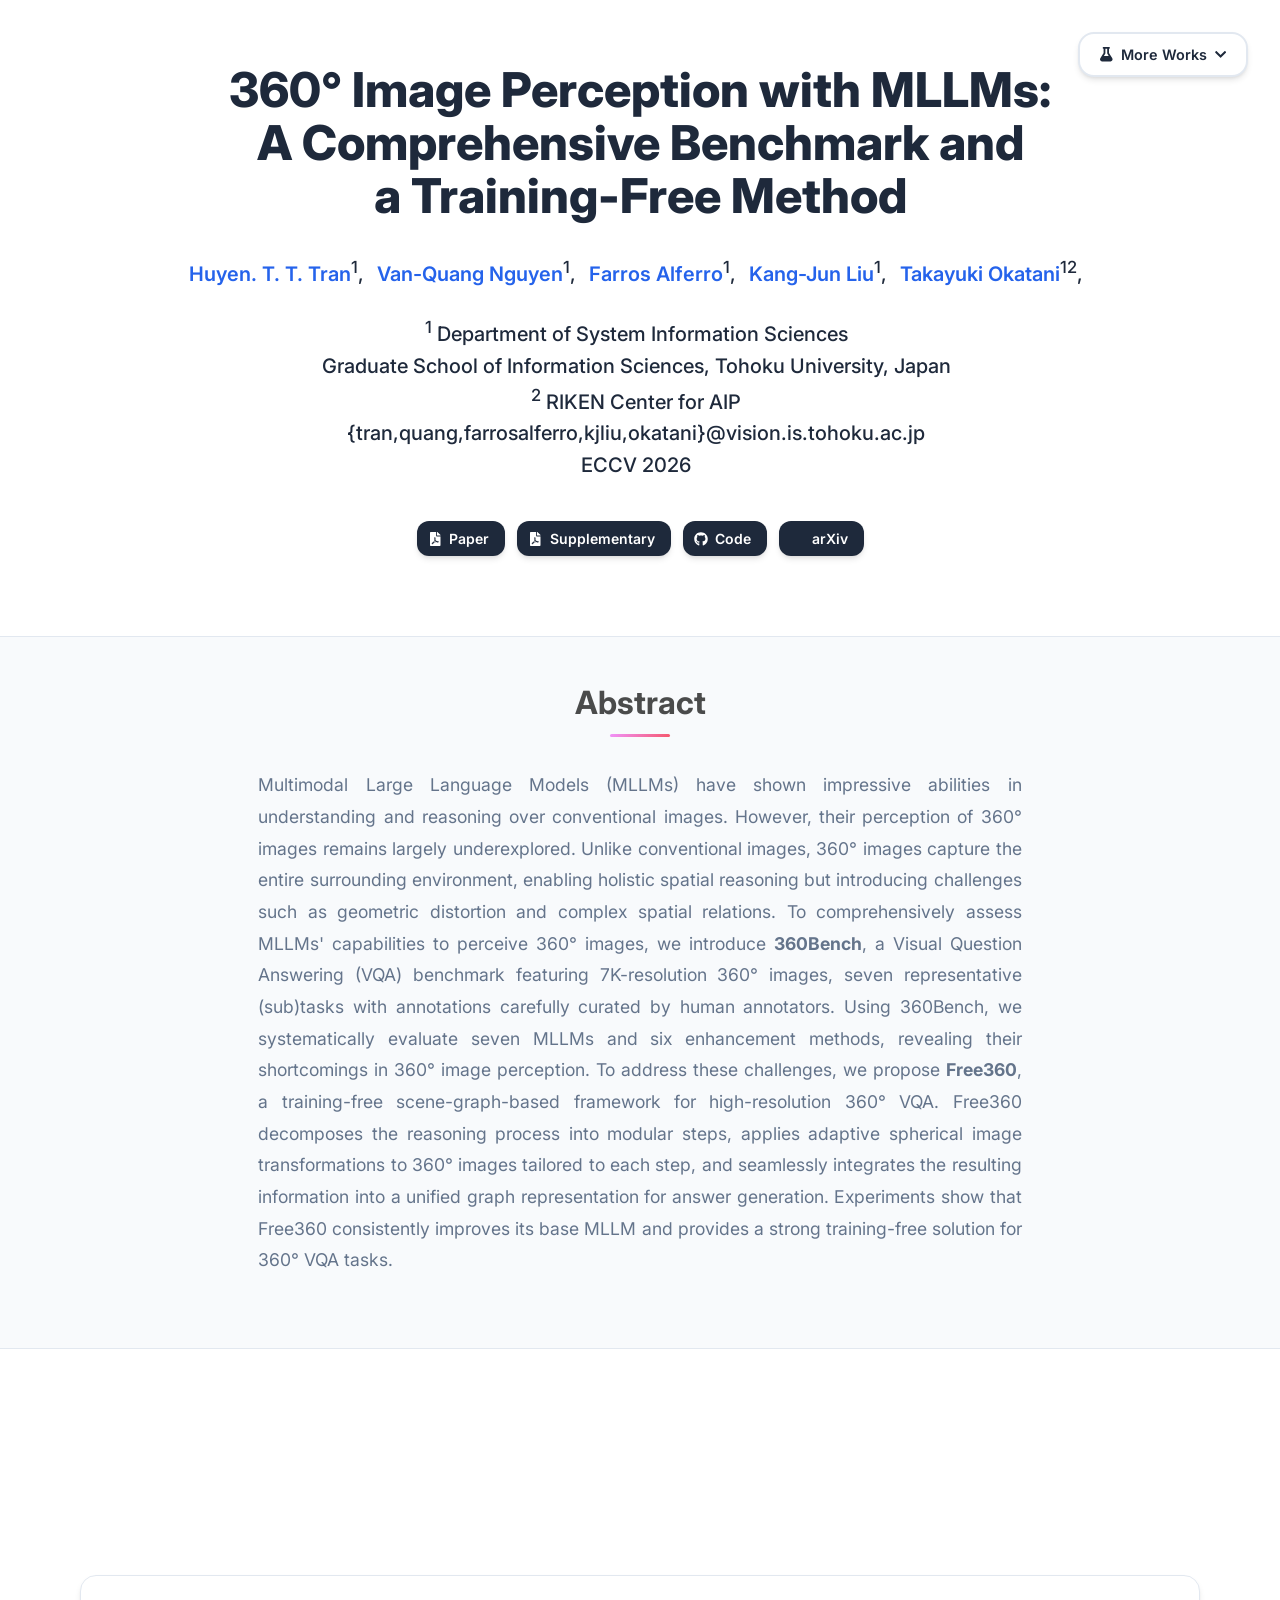
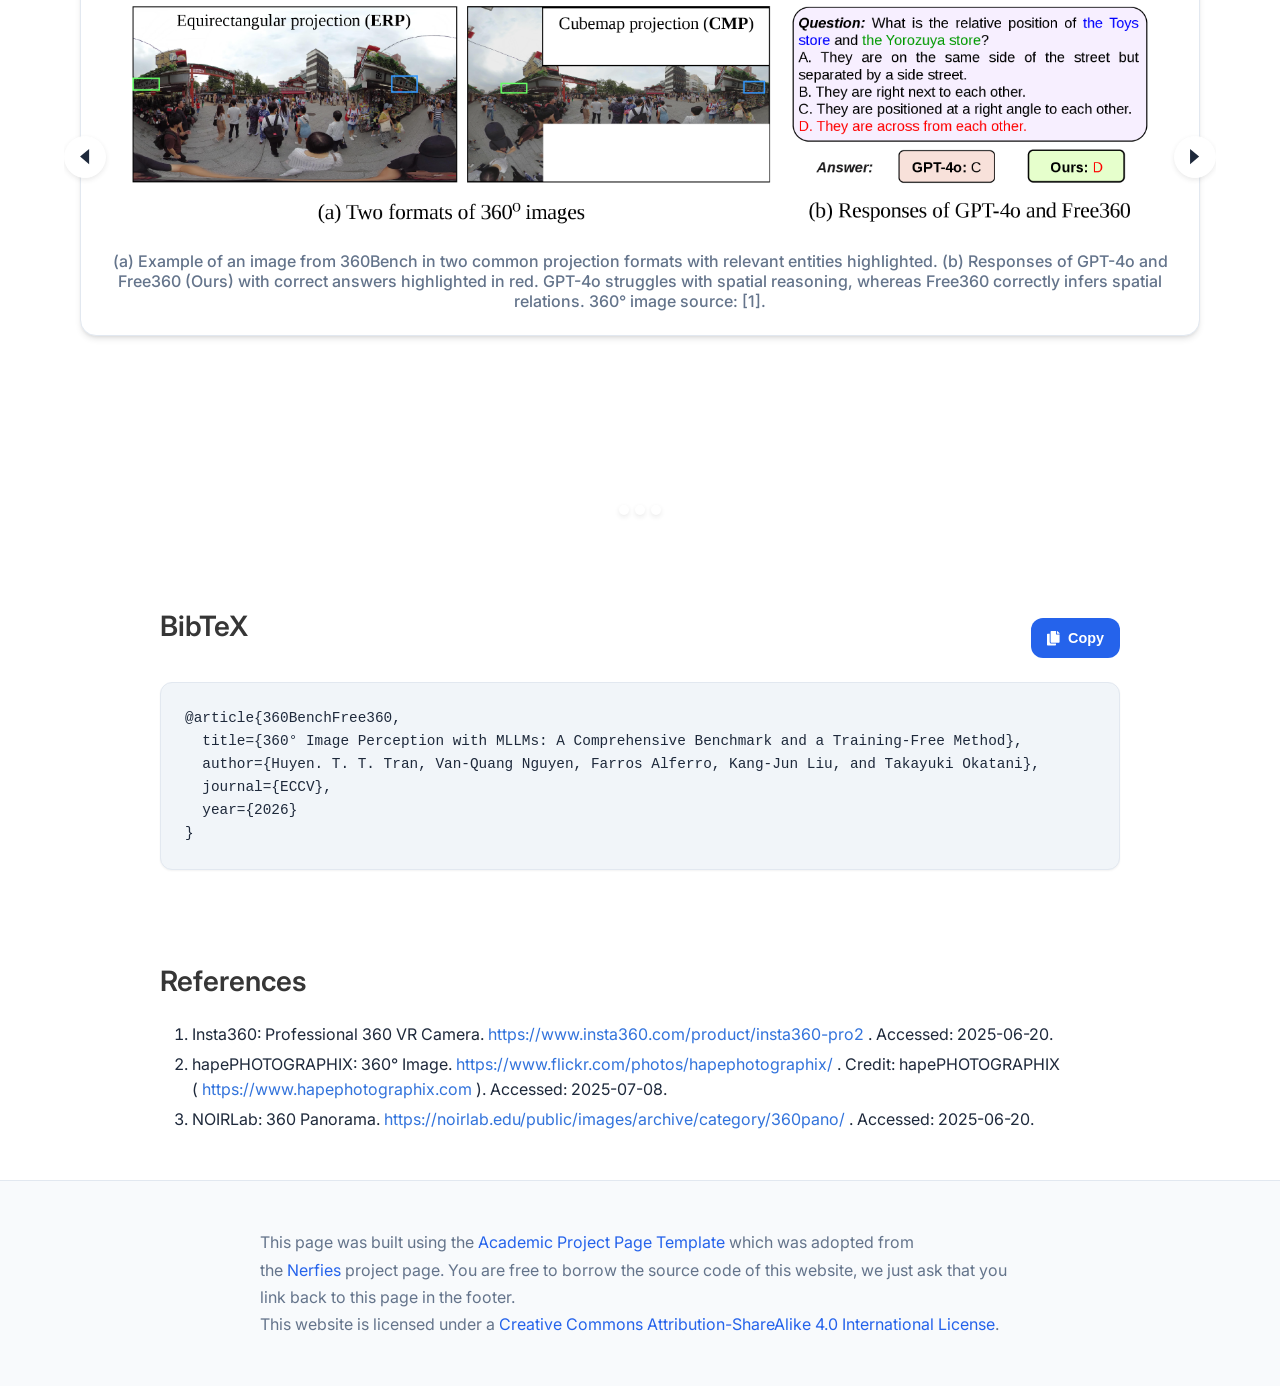
==== docs/index.html @ 28e1a9f8 "page" ====
<!DOCTYPE html>
<html lang="en">
<head>
  <meta charset="utf-8">
  <meta name="viewport" content="width=device-width, initial-scale=1">
  
  <!-- Primary Meta Tags -->
  <!-- TODO: Replace with your paper title and author names -->
  <meta name="title" content="PAPER_TITLE - AUTHOR_NAMES">
  <!-- TODO: Write a compelling 150-160 character description of your research -->
  <meta name="description" content="BRIEF_DESCRIPTION_OF_YOUR_RESEARCH_CONTRIBUTION_AND_FINDINGS">
  <!-- TODO: Add 5-10 relevant keywords for your research area -->
  <meta name="keywords" content="KEYWORD1, KEYWORD2, KEYWORD3, machine learning, computer vision, AI">
  <!-- TODO: List all authors -->
  <meta name="author" content="FIRST_AUTHOR_NAME, SECOND_AUTHOR_NAME">
  <meta name="robots" content="index, follow">
  <meta name="language" content="English">
  
  <!-- Open Graph / Facebook -->
  <meta property="og:type" content="article">
  <!-- TODO: Replace with your institution or lab name -->
  <meta property="og:site_name" content="INSTITUTION_OR_LAB_NAME">
  <!-- TODO: Same as paper title above -->
  <meta property="og:title" content="PAPER_TITLE">
  <!-- TODO: Same as description above -->
  <meta property="og:description" content="BRIEF_DESCRIPTION_OF_YOUR_RESEARCH_CONTRIBUTION_AND_FINDINGS">
  <!-- TODO: Replace with your actual website URL -->
  <meta property="og:url" content="https://YOUR_DOMAIN.com/YOUR_PROJECT_PAGE">
  <!-- TODO: Create a 1200x630px preview image and update path -->
  <meta property="og:image" content="https://YOUR_DOMAIN.com/static/images/social_preview.png">
  <meta property="og:image:width" content="1200">
  <meta property="og:image:height" content="630">
  <meta property="og:image:alt" content="PAPER_TITLE - Research Preview">
  <meta property="article:published_time" content="2024-01-01T00:00:00.000Z">
  <meta property="article:author" content="FIRST_AUTHOR_NAME">
  <meta property="article:section" content="Research">
  <meta property="article:tag" content="KEYWORD1">
  <meta property="article:tag" content="KEYWORD2">

  <!-- Twitter -->
  <meta name="twitter:card" content="summary_large_image">
  <!-- TODO: Replace with your lab/institution Twitter handle -->
  <meta name="twitter:site" content="@YOUR_TWITTER_HANDLE">
  <!-- TODO: Replace with first author's Twitter handle -->
  <meta name="twitter:creator" content="@AUTHOR_TWITTER_HANDLE">
  <!-- TODO: Same as paper title above -->
  <meta name="twitter:title" content="PAPER_TITLE">
  <!-- TODO: Same as description above -->
  <meta name="twitter:description" content="BRIEF_DESCRIPTION_OF_YOUR_RESEARCH_CONTRIBUTION_AND_FINDINGS">
  <!-- TODO: Same as social preview image above -->
  <meta name="twitter:image" content="https://YOUR_DOMAIN.com/static/images/social_preview.png">
  <meta name="twitter:image:alt" content="PAPER_TITLE - Research Preview">

  <!-- Academic/Research Specific -->
  <meta name="citation_title" content="PAPER_TITLE">
  <meta name="citation_author" content="FIRST_AUTHOR_LAST, FIRST_AUTHOR_FIRST">
  <meta name="citation_author" content="SECOND_AUTHOR_LAST, SECOND_AUTHOR_FIRST">
  <meta name="citation_publication_date" content="2024">
  <meta name="citation_conference_title" content="CONFERENCE_NAME">
  <meta name="citation_pdf_url" content="https://YOUR_DOMAIN.com/static/pdfs/paper.pdf">
  
  <!-- Additional SEO -->
  <meta name="theme-color" content="#2563eb">
  <meta name="msapplication-TileColor" content="#2563eb">
  <meta name="apple-mobile-web-app-capable" content="yes">
  <meta name="apple-mobile-web-app-status-bar-style" content="default">
  
  <!-- Preconnect for performance -->
  <link rel="preconnect" href="https://fonts.googleapis.com">
  <link rel="preconnect" href="https://fonts.gstatic.com" crossorigin>
  <link rel="preconnect" href="https://ajax.googleapis.com">
  <link rel="preconnect" href="https://documentcloud.adobe.com">
  <link rel="preconnect" href="https://cdn.jsdelivr.net">


  <!-- TODO: Replace with your paper title and authors -->
  <title>360Bench - Free360</title>
  

  
  <!-- Critical CSS - Load synchronously -->
  <link rel="stylesheet" href="static/css/bulma.min.css">
  <link rel="stylesheet" href="static/css/index.css">
  
  <!-- Non-critical CSS - Load asynchronously -->
  <link rel="preload" href="static/css/bulma-carousel.min.css" as="style" onload="this.onload=null;this.rel='stylesheet'">
  <link rel="preload" href="static/css/bulma-slider.min.css" as="style" onload="this.onload=null;this.rel='stylesheet'">
  <link rel="preload" href="static/css/fontawesome.all.min.css" as="style" onload="this.onload=null;this.rel='stylesheet'">
  <link rel="preload" href="https://cdn.jsdelivr.net/gh/jpswalsh/academicons@1/css/academicons.min.css" as="style" onload="this.onload=null;this.rel='stylesheet'">
  
  <!-- Fallback for browsers that don't support preload -->
  <noscript>
    <link rel="stylesheet" href="static/css/bulma-carousel.min.css">
    <link rel="stylesheet" href="static/css/bulma-slider.min.css">
    <link rel="stylesheet" href="static/css/fontawesome.all.min.css">
    <link rel="stylesheet" href="https://cdn.jsdelivr.net/gh/jpswalsh/academicons@1/css/academicons.min.css">
  </noscript>
  
  <!-- Fonts - Optimized loading -->
  <link href="https://fonts.googleapis.com/css2?family=Inter:wght@400;500;600;700;800&display=swap" rel="stylesheet">
  
  <!-- Defer non-critical JavaScript -->
  <script defer src="https://ajax.googleapis.com/ajax/libs/jquery/3.5.1/jquery.min.js"></script>
  <script defer src="https://documentcloud.adobe.com/view-sdk/main.js"></script>
  <script defer src="static/js/fontawesome.all.min.js"></script>
  <script defer src="static/js/bulma-carousel.min.js"></script>
  <script defer src="static/js/bulma-slider.min.js"></script>
  <script defer src="static/js/index.js"></script>
  
  <!-- Structured Data for Academic Papers -->
  <script type="application/ld+json">
  {
    "@context": "https://schema.org",
    "@type": "ScholarlyArticle",
    "headline": "PAPER_TITLE",
    "description": "BRIEF_DESCRIPTION_OF_YOUR_RESEARCH_CONTRIBUTION_AND_FINDINGS",
    "author": [
      {
        "@type": "Person",
        "name": "FIRST_AUTHOR_NAME",
        "affiliation": {
          "@type": "Organization",
          "name": "INSTITUTION_NAME"
        }
      },
      {
        "@type": "Person",
        "name": "SECOND_AUTHOR_NAME",
        "affiliation": {
          "@type": "Organization",
          "name": "INSTITUTION_NAME"
        }
      }
    ],
    "datePublished": "2024-01-01",
    "publisher": {
      "@type": "Organization",
      "name": "CONFERENCE_OR_JOURNAL_NAME"
    },
    "url": "https://YOUR_DOMAIN.com/YOUR_PROJECT_PAGE",
    "image": "https://YOUR_DOMAIN.com/static/images/social_preview.png",
    "keywords": ["KEYWORD1", "KEYWORD2", "KEYWORD3", "machine learning", "computer vision"],
    "abstract": "FULL_ABSTRACT_TEXT_HERE",
    "citation": "BIBTEX_CITATION_HERE",
    "isAccessibleForFree": true,
    "license": "https://creativecommons.org/licenses/by/4.0/",
    "mainEntity": {
      "@type": "WebPage",
      "@id": "https://YOUR_DOMAIN.com/YOUR_PROJECT_PAGE"
    },
    "about": [
      {
        "@type": "Thing",
        "name": "RESEARCH_AREA_1"
      },
      {
        "@type": "Thing", 
        "name": "RESEARCH_AREA_2"
      }
    ]
  }
  </script>
  
  <!-- Website/Organization Structured Data -->
  <script type="application/ld+json">
  {
    "@context": "https://schema.org",
    "@type": "Organization",
    "name": "INSTITUTION_OR_LAB_NAME",
    "url": "https://YOUR_INSTITUTION_WEBSITE.com",
    "logo": "https://YOUR_DOMAIN.com/static/images/favicon.ico",
    "sameAs": [
      "https://twitter.com/YOUR_TWITTER_HANDLE",
      "https://github.com/YOUR_GITHUB_USERNAME"
    ]
  }
  </script>
</head>
<body>


  <!-- Scroll to Top Button -->
  <button class="scroll-to-top" onclick="scrollToTop()" title="Scroll to top" aria-label="Scroll to top">
    <i class="fas fa-chevron-up"></i>
  </button>

  <!-- More Works Dropdown -->
  <div class="more-works-container">
    <button class="more-works-btn" onclick="toggleMoreWorks()" title="View More Works from Our Lab">
      <i class="fas fa-flask"></i>
      More Works
      <i class="fas fa-chevron-down dropdown-arrow"></i>
    </button>
    <div class="more-works-dropdown" id="moreWorksDropdown">
      <div class="dropdown-header">
        <h4>More Works from Our Lab</h4>
        <button class="close-btn" onclick="toggleMoreWorks()">
          <i class="fas fa-times"></i>
        </button>
      </div>
      <div class="works-list">
        <!-- TODO: Replace with your lab's related works -->
        <a href="https://arxiv.org/abs/PAPER_ID_1" class="work-item" target="_blank">
          <div class="work-info">
            <!-- TODO: Replace with actual paper title -->
            <h5>Paper Title 1</h5>
            <!-- TODO: Replace with brief description -->
            <p>Brief description of the work and its main contribution.</p>
            <!-- TODO: Replace with venue and year -->
            <span class="work-venue">Conference/Journal 2024</span>
          </div>
          <i class="fas fa-external-link-alt"></i>
        </a>
        <!-- TODO: Add more related works or remove extra items -->
        <a href="https://arxiv.org/abs/PAPER_ID_2" class="work-item" target="_blank">
          <div class="work-info">
            <h5>Paper Title 2</h5>
            <p>Brief description of the work and its main contribution.</p>
            <span class="work-venue">Conference/Journal 2023</span>
          </div>
          <i class="fas fa-external-link-alt"></i>
        </a>
        <a href="https://arxiv.org/abs/PAPER_ID_3" class="work-item" target="_blank">
          <div class="work-info">
            <h5>Paper Title 3</h5>
            <p>Brief description of the work and its main contribution.</p>
            <span class="work-venue">Conference/Journal 2023</span>
          </div>
          <i class="fas fa-external-link-alt"></i>
        </a>
      </div>
    </div>
  </div>

  <main id="main-content">
  <section class="hero">
    <div class="hero-body">
      <div class="container is-max-desktop">
        <div class="columns is-centered">
          <div class="column has-text-centered">
            <h1 class="title is-1 publication-title">360° Image Perception with MLLMs: <br>A Comprehensive Benchmark and <br>a Training-Free Method</h1>
            <div class="is-size-5 publication-authors">
              <span class="author-block">
                <a href="https://sites.google.com/site/huyenthithanhtran1191/" target="_blank">Huyen. T. T. Tran</a><sup>1</sup>,</span>
                <span class="author-block">
                  <a href="https://www.quangai.dev/" target="_blank">Van-Quang Nguyen</a><sup>1</sup>,</span>
              <span class="author-block">
                <a href="FIRST AUTHOR PERSONAL LINK" target="_blank">Farros Alferro</a><sup>1</sup>,</span>
              <span class="author-block">
                <a href="FIRST AUTHOR PERSONAL LINK" target="_blank">Kang-Jun Liu</a><sup>1</sup>,</span>
              <span class="author-block">
                <a href="FIRST AUTHOR PERSONAL LINK" target="_blank">Takayuki Okatani</a><sup>12</sup>,</span>
                  </div>

                  <div class="is-size-5 publication-authors">
                    <span class="author-block"><sup>1</sup> Department of System Information Sciences<br>Graduate School of Information Sciences, Tohoku University, Japan<br>
                      <sup>2</sup> RIKEN Center for AIP<br>{tran,quang,farrosalferro,kjliu,okatani}@vision.is.tohoku.ac.jp<br>ECCV 2026</span>
                    
                  </div>

                  <div class="column has-text-centered">
                    <div class="publication-links">
                      <span class="link-block">
                        <a href="https://arxiv.org/pdf/2603.16179.pdf" target="_blank"
                        class="external-link button is-normal is-rounded is-dark">
                        <span class="icon">
                          <i class="fas fa-file-pdf"></i>
                        </span>
                        <span>Paper</span>
                      </a>
                    </span>

                    
                    <span class="link-block">
                      <a href="static/pdfs/Supplementary_Material.pdf" target="_blank"
                      class="external-link button is-normal is-rounded is-dark">
                      <span class="icon">
                        <i class="fas fa-file-pdf"></i>
                      </span>
                      <span>Supplementary</span>
                    </a>
                  </span>

                  <span class="link-block">
                    <a href="https://github.com/TranHuyen1191/360Bench-Free360" target="_blank"
                    class="external-link button is-normal is-rounded is-dark">
                    <span class="icon">
                      <i class="fab fa-github"></i>
                    </span>
                    <span>Code</span>
                  </a>
                </span>

                
                <span class="link-block">
                  <a href="https://arxiv.org/abs/2603.16179" target="_blank"
                  class="external-link button is-normal is-rounded is-dark">
                  <span class="icon">
                    <i class="ai ai-arxiv"></i>
                  </span>
                  <span>arXiv</span>
                </a>
              </span>
            </div>
          </div>
        </div>
      </div>
    </div>
  </div>
</section>



<!-- Paper abstract -->
<section class="section hero is-light">
  <div class="container is-max-desktop">
    <div class="columns is-centered has-text-centered">
      <div class="column is-four-fifths">
        <h2 class="title is-3">Abstract</h2>
        <div class="content has-text-justified">
          <!-- TODO: Replace with your paper abstract -->
          <p>
            Multimodal Large Language Models (MLLMs) have shown impressive abilities in understanding and reasoning over conventional images. However, their perception of 360° images remains largely underexplored. Unlike conventional images, 360° images capture the entire surrounding environment, enabling holistic spatial reasoning but introducing challenges such as geometric distortion and complex spatial relations. To comprehensively assess MLLMs' capabilities to perceive 360° images, we introduce <b>360Bench</b>, a Visual Question Answering (VQA) benchmark featuring 7K-resolution 360° images, seven representative (sub)tasks with annotations carefully curated by human annotators. Using 360Bench, we systematically evaluate seven MLLMs and six enhancement methods, revealing their shortcomings in 360° image perception. To address these challenges, we propose <b>Free360</b>, a training-free scene-graph-based framework for high-resolution 360° VQA. Free360 decomposes the reasoning process into modular steps, applies adaptive spherical image transformations to 360° images tailored to each step, and seamlessly integrates the resulting information into a unified graph representation for answer generation. Experiments show that Free360 consistently improves its base MLLM and provides a strong training-free solution for 360° VQA tasks. 
          </p>
        </div>
      </div>
    </div>
  </div>
</section>



<!-- Image carousel -->
<section class="hero is-small">
  <div class="hero-body">
    <div class="container">
      <div id="results-carousel" class="carousel results-carousel">
       <div class="item">
        <img src="static/images/Fig1.png" alt="First research result visualization" loading="lazy"/>
        <h2 class="subtitle has-text-centered">
          (a) Example of an image from 360Bench in two common projection formats with relevant entities highlighted. (b) Responses of GPT-4o and Free360 (Ours) with correct answers highlighted in red. GPT-4o struggles with spatial reasoning, whereas Free360 correctly infers spatial relations. 360° image source: [1].
        </h2>
      </div>
      <div class="item">
        <!-- Your image here -->
        <img src="static/images/Fig2.png" alt="Second research result visualization" loading="lazy"/>
        <h2 class="subtitle has-text-centered">
           Illustration of tasks included in 360Bench. Correct answers and relevant entities are highlighted in red. 360° image sources: [2, 3].
        </h2>
      </div>
      <div class="item">
        <!-- Your image here -->
        <img src="static/images/Fig3.png" alt="Third research result visualization" loading="lazy"/>
        <h2 class="subtitle has-text-centered">
         Overview of Free360. The model performs question answering via scene graph generation through four steps (Sec. 4.1): (1) Entity Identification, detecting entities relevant to the question Q from the CMP image I; (2) Attribute Extraction, deriving descriptive attributes from each entity crop; (3) Inter-Entity Relation Detection, capturing spatial relations among entities; and (4) Entity-View Relation Detection, modeling spatial relations between entities and camera views. The resulting scene graph, represented in textual form, is then fed into the MLLM to generate the final answer and reasoning analysis (Sec. 4.2). 360° image source: [1].
       </h2>
     </div>
  </div>
</div>
</div>
</section>


<!--BibTex citation -->
  <section class="section" id="BibTeX">
    <div class="container is-max-desktop content">
      <div class="bibtex-header">
        <h2 class="title">BibTeX</h2>
        <button class="copy-bibtex-btn" onclick="copyBibTeX()" title="Copy BibTeX to clipboard">
          <i class="fas fa-copy"></i>
          <span class="copy-text">Copy</span>
        </button>
      </div>
      <pre id="bibtex-code"><code>@article{360BenchFree360,
  title={360° Image Perception with MLLMs: A Comprehensive Benchmark and a Training-Free Method},
  author={Huyen. T. T. Tran, Van-Quang Nguyen, Farros Alferro, Kang-Jun Liu, and Takayuki Okatani},
  journal={ECCV},
  year={2026}
}</code></pre>
    </div>
</section>
<!--End BibTex citation -->

<!-- References -->
<section class="section" id="references">
  <div class="container is-max-desktop content">
    <h2 class="title">References</h2>
    <ol>
      <li>
        Insta360: Professional 360 VR Camera.
        <a href="https://www.insta360.com/product/insta360-pro2" target="_blank">
          https://www.insta360.com/product/insta360-pro2
        </a>.
        Accessed: 2025-06-20.
      </li>

      <li>
        hapePHOTOGRAPHIX: 360° Image.
        <a href="https://www.flickr.com/photos/hapephotographix/" target="_blank">
          https://www.flickr.com/photos/hapephotographix/
        </a>.
        Credit: hapePHOTOGRAPHIX <br>
        (<a href="https://www.hapephotographix.com" target="_blank">
          https://www.hapephotographix.com
        </a>).
        Accessed: 2025-07-08.
      </li>

      <li>
        NOIRLab: 360 Panorama.
        <a href="https://noirlab.edu/public/images/archive/category/360pano/" target="_blank">
          https://noirlab.edu/public/images/archive/category/360pano/
        </a>.
        Accessed: 2025-06-20.
      </li>
    </ol>
  </div>
</section>
<!-- End References -->


  <footer class="footer">
  <div class="container">
    <div class="columns is-centered">
      <div class="column is-8">
        <div class="content">

          <p>
            This page was built using the <a href="https://github.com/eliahuhorwitz/Academic-project-page-template" target="_blank">Academic Project Page Template</a> which was adopted from the <a href="https://nerfies.github.io" target="_blank">Nerfies</a> project page.
            You are free to borrow the source code of this website, we just ask that you link back to this page in the footer. <br> This website is licensed under a <a rel="license"  href="http://creativecommons.org/licenses/by-sa/4.0/" target="_blank">Creative
            Commons Attribution-ShareAlike 4.0 International License</a>.
          </p>

        </div>
      </div>
    </div>
  </div>
</footer>

<!-- Statcounter tracking code -->
  
<!-- You can add a tracker to track page visits by creating an account at statcounter.com -->

    <!-- End of Statcounter Code -->

  </body>
  </html>
---- docs/static/css/index.css ----
/* Modern CSS Variables for consistent theming */
:root {
  --primary-color: #2563eb;
  --primary-hover: #1d4ed8;
  --secondary-color: #64748b;
  --accent-color: #0ea5e9;
  --text-primary: #1e293b;
  --text-secondary: #64748b;
  --text-light: #94a3b8;
  --background-primary: #ffffff;
  --background-secondary: #f8fafc;
  --background-accent: #f1f5f9;
  --border-color: #e2e8f0;
  --shadow-sm: 0 1px 2px 0 rgb(0 0 0 / 0.05);
  --shadow-md: 0 4px 6px -1px rgb(0 0 0 / 0.1), 0 2px 4px -2px rgb(0 0 0 / 0.1);
  --shadow-lg: 0 10px 15px -3px rgb(0 0 0 / 0.1), 0 4px 6px -4px rgb(0 0 0 / 0.1);
  --shadow-xl: 0 20px 25px -5px rgb(0 0 0 / 0.1), 0 8px 10px -6px rgb(0 0 0 / 0.1);
  --gradient-primary: linear-gradient(135deg, #667eea 0%, #764ba2 100%);
  --gradient-accent: linear-gradient(135deg, #f093fb 0%, #f5576c 100%);
  --gradient-subtle: linear-gradient(135deg, #ffecd2 0%, #fcb69f 100%);
  --border-radius: 12px;
  --border-radius-lg: 16px;
  --transition: all 0.3s cubic-bezier(0.4, 0, 0.2, 1);
}

/* Smooth scrolling for better UX */
html {
  scroll-behavior: smooth;
}

body {
  font-family: 'Inter', 'Segoe UI', -apple-system, BlinkMacSystemFont, sans-serif;
  color: var(--text-primary);
  line-height: 1.6;
  font-size: 16px;
  background-color: var(--background-primary);
  -webkit-font-smoothing: antialiased;
  -moz-osx-font-smoothing: grayscale;
}


/* Modern Button Styles */
.button {
  border-radius: var(--border-radius) !important;
  font-weight: 600 !important;
  transition: var(--transition) !important;
  border: 2px solid transparent !important;
  position: relative;
  overflow: hidden;
}

.button.is-dark {
  background: var(--text-primary) !important;
  border: none !important;
  color: white !important;
  box-shadow: var(--shadow-md);
}

.button.is-dark:hover {
  transform: translateY(-2px);
  box-shadow: var(--shadow-lg);
  background: var(--primary-color) !important;
}

.button.is-dark:active {
  transform: translateY(0);
  box-shadow: var(--shadow-md);
}

.footer .icon-link {
    font-size: 25px;
    color: var(--text-secondary);
    transition: var(--transition);
}

.footer .icon-link:hover {
    color: var(--primary-color);
    transform: translateY(-2px);
}

.link-block a {
    margin: 8px 4px;
}

.dnerf {
  font-variant: small-caps;
}


/* Hero Section Modernization */
.hero {
  position: relative;
  overflow: hidden;
}

.hero.is-light {
  background: var(--background-secondary);
  border-top: 1px solid var(--border-color);
  border-bottom: 1px solid var(--border-color);
}

.hero-body {
  padding: 4rem 1.5rem;
}

.teaser .hero-body {
  padding-top: 2rem;
  padding-bottom: 4rem;
}

.teaser {
  font-family: 'Inter', sans-serif;
}


/* Publication Content Styling */
.publication-title {
    font-family: 'Inter', sans-serif !important;
    font-weight: 800 !important;
    color: var(--text-primary) !important;
    margin-bottom: 2rem !important;
    line-height: 1.1 !important;
}

.publication-banner {
  max-height: 70vh;
  border-radius: var(--border-radius-lg);
  overflow: hidden;
  box-shadow: var(--shadow-xl);
  margin: 2rem 0;
}

.publication-banner video {
  position: relative;
  left: auto;
  top: auto;
  transform: none;
  object-fit: cover;
  width: 100%;
  height: 100%;
  border-radius: var(--border-radius-lg);
}

.publication-header .hero-body {
  padding: 6rem 1.5rem 4rem;
}

.publication-authors {
    font-family: 'Inter', sans-serif !important;
    font-weight: 500;
    margin-bottom: 1.5rem;
}

.publication-venue {
    color: var(--text-secondary);
    width: fit-content;
    font-weight: 600;
    background: var(--background-accent);
    padding: 0.5rem 1rem;
    border-radius: var(--border-radius);
    margin-top: 1rem;
    display: inline-block;
}

.publication-awards {
    color: #ef4444;
    width: fit-content;
    font-weight: 700;
    background: linear-gradient(135deg, #fef2f2, #fee2e2);
    padding: 0.5rem 1rem;
    border-radius: var(--border-radius);
    border-left: 4px solid #ef4444;
    margin-top: 1rem;
}

.publication-authors a {
   color: var(--primary-color) !important;
   text-decoration: none;
   font-weight: 600;
   transition: var(--transition);
   position: relative;
}

.publication-authors a::after {
    content: '';
    position: absolute;
    width: 0;
    height: 2px;
    bottom: -2px;
    left: 0;
    background: var(--gradient-accent);
    transition: var(--transition);
}

.publication-authors a:hover::after {
    width: 100%;
}

.publication-authors a:hover {
    color: var(--primary-hover) !important;
}

.author-block {
  display: inline-block;
  margin-right: 0.5rem;
}

.publication-banner img {
  border-radius: var(--border-radius-lg);
  box-shadow: var(--shadow-lg);
  transition: var(--transition);
}

.publication-banner img:hover {
  transform: scale(1.02);
  box-shadow: var(--shadow-xl);
}

/* Modern Video and Carousel Styling */
.publication-video {
    position: relative;
    width: 100%;
    height: 0;
    padding-bottom: 56.25%;
    overflow: hidden;
    border-radius: var(--border-radius-lg) !important;
    box-shadow: var(--shadow-xl);
    transition: var(--transition);
}

.publication-video:hover {
    transform: translateY(-4px);
    box-shadow: var(--shadow-xl);
}

.publication-video iframe {
    position: absolute;
    top: 0;
    left: 0;
    width: 100%;
    height: 100%;
    border-radius: var(--border-radius-lg);
}

.publication-body img {
  border-radius: var(--border-radius);
  box-shadow: var(--shadow-md);
  transition: var(--transition);
}

.publication-body img:hover {
  transform: translateY(-2px);
  box-shadow: var(--shadow-lg);
}

.results-carousel {
  overflow: hidden;
  padding: 1rem 0;
}

.results-carousel .item {
  margin: 1rem;
  overflow: hidden;
  padding: 1.5rem;
  font-size: 0;
  background: var(--background-primary);
  border-radius: var(--border-radius-lg);
  box-shadow: var(--shadow-md);
  transition: var(--transition);
  border: 1px solid var(--border-color);
}

.results-carousel .item:hover {
  transform: translateY(-4px);
  box-shadow: var(--shadow-lg);
}

.results-carousel .item img,
.results-carousel video {
  margin: 0;
  border-radius: var(--border-radius);
  width: 100%;
  height: auto;
}

.results-carousel .subtitle {
  font-size: 1rem !important;
  color: var(--text-secondary);
  margin-top: 1rem;
  font-weight: 500;
}

/* Pagination and Misc Improvements */
.slider-pagination .slider-page {
  background: var(--primary-color);
  border-radius: 50%;
  transition: var(--transition);
}

.slider-pagination .slider-page.is-active {
  background: var(--primary-hover);
  transform: scale(1.2);
}

.eql-cntrb { 
  font-size: 0.875rem;
  color: var(--text-light);
  font-style: italic;
}

/* Section Titles */
.title.is-3 {
  font-family: 'Inter', sans-serif !important;
  font-weight: 700 !important;
  color: var(--text-primary);
  margin-bottom: 2rem !important;
  position: relative;
  padding-bottom: 1rem;
}

.title.is-3::after {
  content: '';
  position: absolute;
  bottom: 0;
  left: 50%;
  transform: translateX(-50%);
  width: 60px;
  height: 3px;
  background: var(--gradient-accent);
  border-radius: 2px;
}

/* Content Improvements */
.content.has-text-justified {
  font-size: 1.1rem;
  line-height: 1.8;
  color: var(--text-secondary);
}

.content.has-text-justified p {
  margin-bottom: 1.5rem;
}

/* Footer Improvements */
.footer {
  background: var(--background-secondary);
  border-top: 1px solid var(--border-color);
  padding: 3rem 1.5rem;
}

.footer .content {
  color: var(--text-secondary);
  line-height: 1.7;
}

.footer a {
  color: var(--primary-color);
  text-decoration: none;
  transition: var(--transition);
}

.footer a:hover {
  color: var(--primary-hover);
  text-decoration: underline;
}

/* BibTeX Styling */
pre {
  background: var(--background-accent) !important;
  border: 1px solid var(--border-color) !important;
  border-radius: var(--border-radius) !important;
  padding: 1.5rem !important;
  font-size: 0.9rem !important;
  overflow-x: auto;
  box-shadow: var(--shadow-sm);
}

code {
  background: var(--background-accent) !important;
  color: var(--text-primary) !important;
  font-family: 'SF Mono', 'Monaco', 'Cascadia Code', 'Roboto Mono', monospace !important;
}

/* BibTeX Section Improvements */
.bibtex-header {
  display: flex;
  justify-content: space-between;
  align-items: center;
  margin-bottom: 1rem;
}

.copy-bibtex-btn {
  background: var(--primary-color);
  color: white;
  border: none;
  border-radius: var(--border-radius);
  padding: 0.75rem 1rem;
  font-size: 0.9rem;
  font-weight: 600;
  cursor: pointer;
  transition: var(--transition);
  display: inline-flex;
  align-items: center;
  gap: 0.5rem;
}

.copy-bibtex-btn:hover {
  background: var(--primary-hover);
  transform: translateY(-2px);
  box-shadow: var(--shadow-md);
}

.copy-bibtex-btn.copied {
  background: #10b981;
}

.copy-bibtex-btn.copied .copy-text::after {
  content: "ied!";
}

/* Scroll to Top Button */
.scroll-to-top {
  position: fixed;
  bottom: 2rem;
  right: 2rem;
  width: 50px;
  height: 50px;
  background: var(--primary-color);
  color: white;
  border: none;
  border-radius: 50%;
  cursor: pointer;
  opacity: 0;
  visibility: hidden;
  transition: var(--transition);
  z-index: 999;
  display: flex;
  align-items: center;
  justify-content: center;
  font-size: 1.2rem;
  box-shadow: var(--shadow-lg);
}

.scroll-to-top:hover {
  background: var(--primary-hover);
  transform: translateY(-3px);
  box-shadow: var(--shadow-xl);
}

.scroll-to-top.visible {
  opacity: 1;
  visibility: visible;
}


/* More Works Dropdown */
.more-works-container {
  position: fixed;
  top: 2rem;
  right: 2rem;
  z-index: 1000;
}

.more-works-btn {
  background: var(--background-primary);
  color: var(--text-primary);
  border: 2px solid var(--border-color);
  border-radius: var(--border-radius-lg);
  padding: 0.75rem 1.25rem;
  font-weight: 600;
  font-size: 0.9rem;
  box-shadow: var(--shadow-md);
  transition: var(--transition);
  cursor: pointer;
  text-decoration: none;
  display: inline-flex;
  align-items: center;
  gap: 0.5rem;
  font-family: 'Inter', sans-serif;
}

.more-works-btn:hover {
  transform: translateY(-2px);
  box-shadow: var(--shadow-lg);
  background: var(--background-secondary);
  border-color: var(--primary-color);
}

.more-works-btn .dropdown-arrow {
  transition: var(--transition);
  font-size: 0.8rem;
}

.more-works-btn.active .dropdown-arrow {
  transform: rotate(180deg);
}

.more-works-dropdown {
  position: absolute;
  top: calc(100% + 0.5rem);
  right: 0;
  width: 400px;
  max-width: 90vw;
  background: var(--background-primary);
  border: 1px solid var(--border-color);
  border-radius: var(--border-radius-lg);
  box-shadow: var(--shadow-xl);
  opacity: 0;
  visibility: hidden;
  transform: translateY(-10px);
  transition: var(--transition);
  max-height: 70vh;
  overflow-y: auto;
}

.more-works-dropdown.show {
  opacity: 1;
  visibility: visible;
  transform: translateY(0);
}

.dropdown-header {
  display: flex;
  justify-content: space-between;
  align-items: center;
  padding: 1.5rem 1.5rem 1rem;
  border-bottom: 1px solid var(--border-color);
}

.dropdown-header h4 {
  margin: 0;
  font-size: 1.1rem;
  font-weight: 700;
  color: var(--text-primary);
}

.close-btn {
  background: none;
  border: none;
  color: var(--text-secondary);
  cursor: pointer;
  padding: 0.5rem;
  border-radius: var(--border-radius);
  transition: var(--transition);
}

.close-btn:hover {
  background: var(--background-accent);
  color: var(--text-primary);
}

.works-list {
  padding: 1rem;
}

.work-item {
  display: flex;
  align-items: flex-start;
  justify-content: space-between;
  padding: 1rem;
  border-radius: var(--border-radius);
  text-decoration: none;
  color: inherit;
  transition: var(--transition);
  margin-bottom: 0.5rem;
}

.work-item:hover {
  background: var(--background-accent);
  transform: translateX(4px);
}

.work-info h5 {
  margin: 0 0 0.5rem 0;
  font-size: 1rem;
  font-weight: 500;
  color: var(--text-primary);
}

.work-info p {
  margin: 0 0 0.5rem 0;
  font-size: 0.9rem;
  color: var(--text-secondary);
  line-height: 1.4;
}

.work-venue {
  font-size: 0.8rem;
  color: var(--text-light);
  font-style: italic;
}

.work-item .fas {
  color: var(--text-light);
  font-size: 0.9rem;
  margin-top: 0.2rem;
  flex-shrink: 0;
}


/* Mobile Responsive Improvements */
@media screen and (max-width: 768px) {
  .hero-body {
    padding: 2rem 1rem;
  }
  
  .publication-header .hero-body {
    padding: 3rem 1rem 2rem;
  }
  
  .publication-title {
    font-size: 2.5rem !important;
    line-height: 1.2 !important;
    margin-bottom: 1.5rem !important;
  }
  
  .publication-authors {
    font-size: 1rem !important;
  }
  
  .button {
    margin: 0.25rem !important;
    font-size: 0.875rem !important;
    padding: 0.75rem 1rem !important;
  }
  
  .more-works-container {
    bottom: 2rem;
    right: 1rem;
    top: auto;
  }
  
  .more-works-btn {
    padding: 0.6rem 1rem;
    font-size: 0.8rem;
  }
  
  .more-works-dropdown {
    width: calc(100vw - 2rem);
    right: -1rem;
    bottom: calc(100% + 0.5rem);
    top: auto;
  }
  
  .results-carousel .item {
    margin: 0.5rem;
    padding: 1rem;
  }
  
  .teaser .hero-body {
    padding: 1rem;
  }
  
  .content.has-text-justified {
    font-size: 1rem;
  }
}

@media screen and (max-width: 480px) {
  .publication-title {
    font-size: 2rem !important;
  }
  
  .hero-body {
    padding: 1.5rem 0.75rem;
  }
  
  .more-works-container {
    position: fixed;
    bottom: 2rem;
    right: 1rem;
    z-index: 1000;
  }
  
  .more-works-btn {
    padding: 0.5rem 0.75rem;
    font-size: 0.75rem;
  }
  
  .more-works-dropdown {
    position: absolute;
    bottom: calc(100% + 0.5rem);
    right: 0;
    width: calc(100vw - 2rem);
    max-width: 90vw;
  }
  
  .link-block {
    display: block;
    margin-bottom: 0.5rem;
  }
  
  .button {
    width: 100%;
    justify-content: center;
  }
}

/* Tablet Responsive */
@media screen and (min-width: 769px) and (max-width: 1024px) {
  .hero-body {
    padding: 3rem 2rem;
  }
  
  .publication-header .hero-body {
    padding: 4rem 2rem 3rem;
  }
}

/* Animation for page load */
@keyframes fadeInUp {
  from {
    opacity: 0;
    transform: translateY(30px);
  }
  to {
    opacity: 1;
    transform: translateY(0);
  }
}

.hero, .section {
  animation: fadeInUp 0.6s ease-out;
}

/* Improved focus states for accessibility */
.button:focus,
.related-works-btn:focus,
a:focus {
  outline: 2px solid var(--primary-color);
  outline-offset: 2px;
}


/* Print styles */
@media print {
  .more-works-container {
    display: none;
  }
  
  .hero, .section {
    animation: none;
  }
  
  .button {
    background: transparent !important;
    color: var(--text-primary) !important;
    box-shadow: none !important;
  }
}


.results-carousel .item {
    display: flex;
    flex-direction: column;
    justify-content: center;
    align-items: center;
}
.results-carousel .item img {
    width: auto;
    max-width: 100%;
    max-height: 70vh;
    object-fit: contain;
}

.slider-item {
    display: flex;
    align-items: center;
    justify-content: center;
}
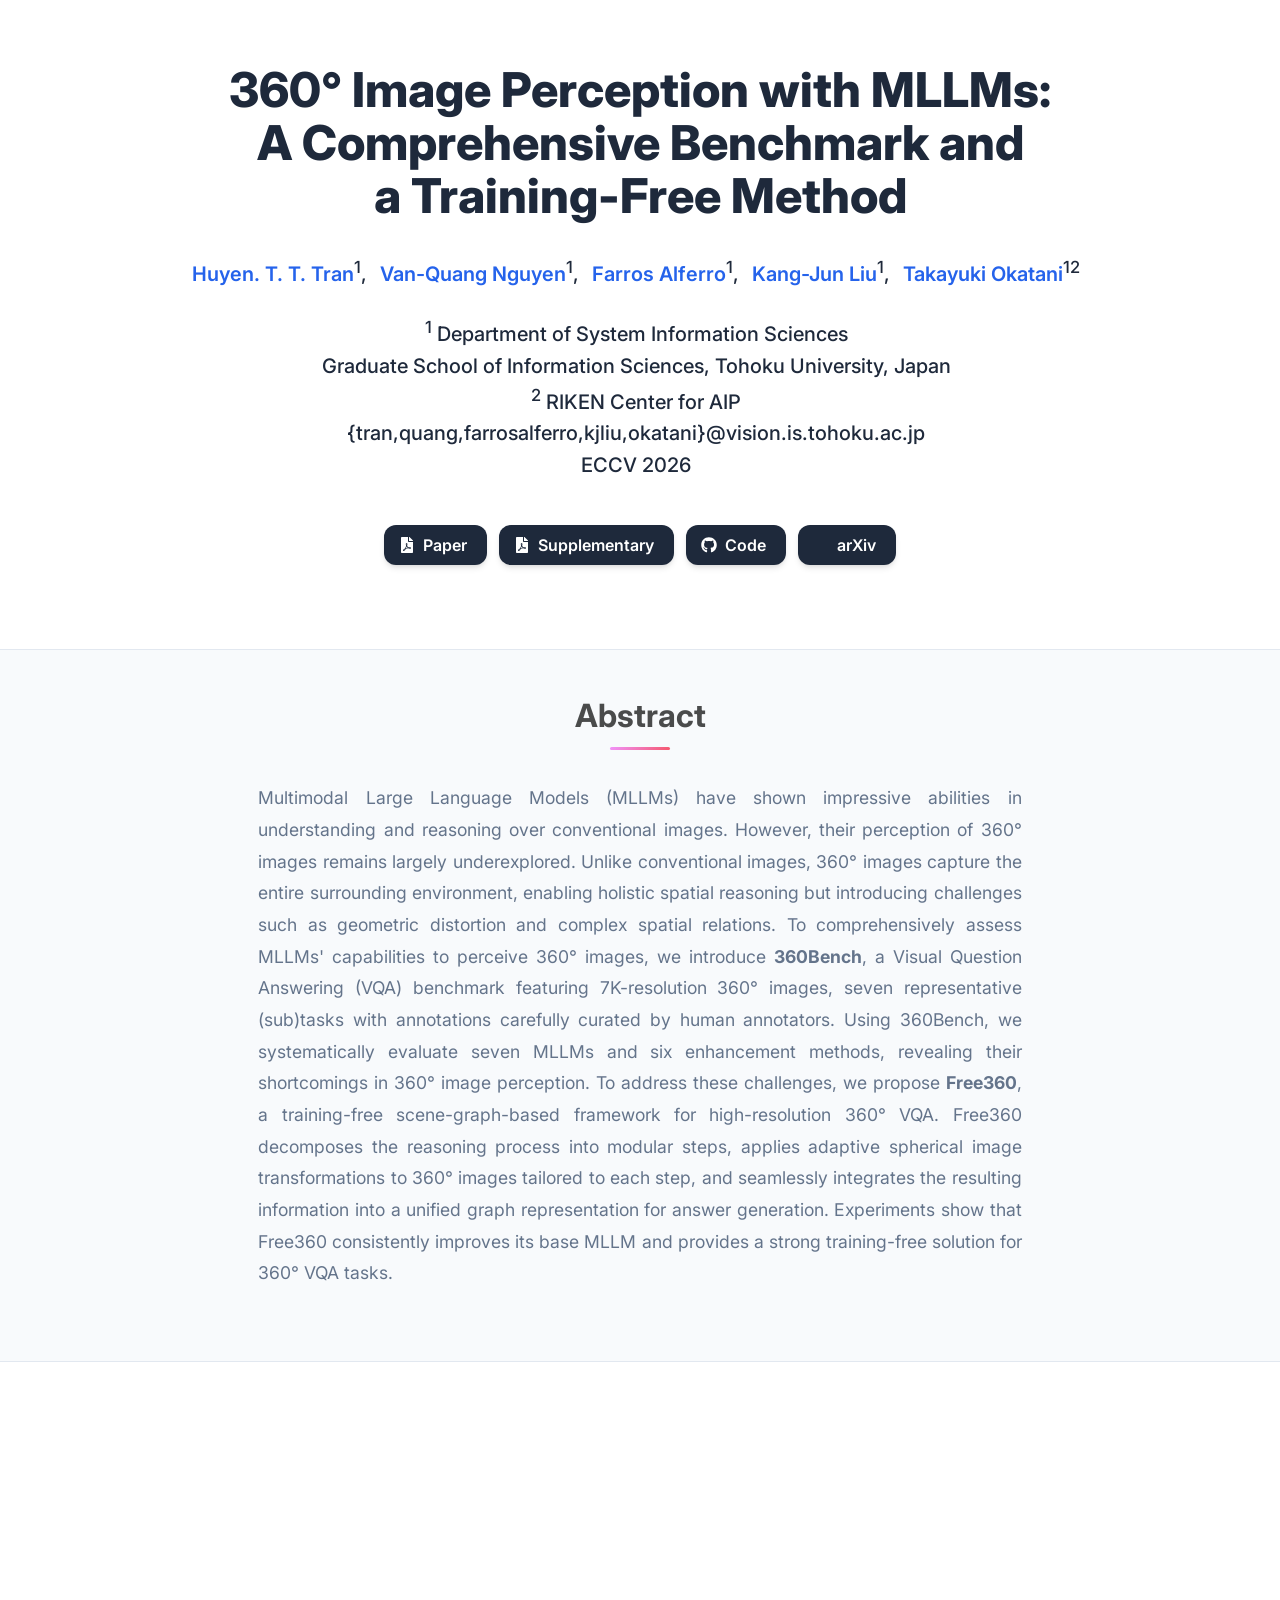
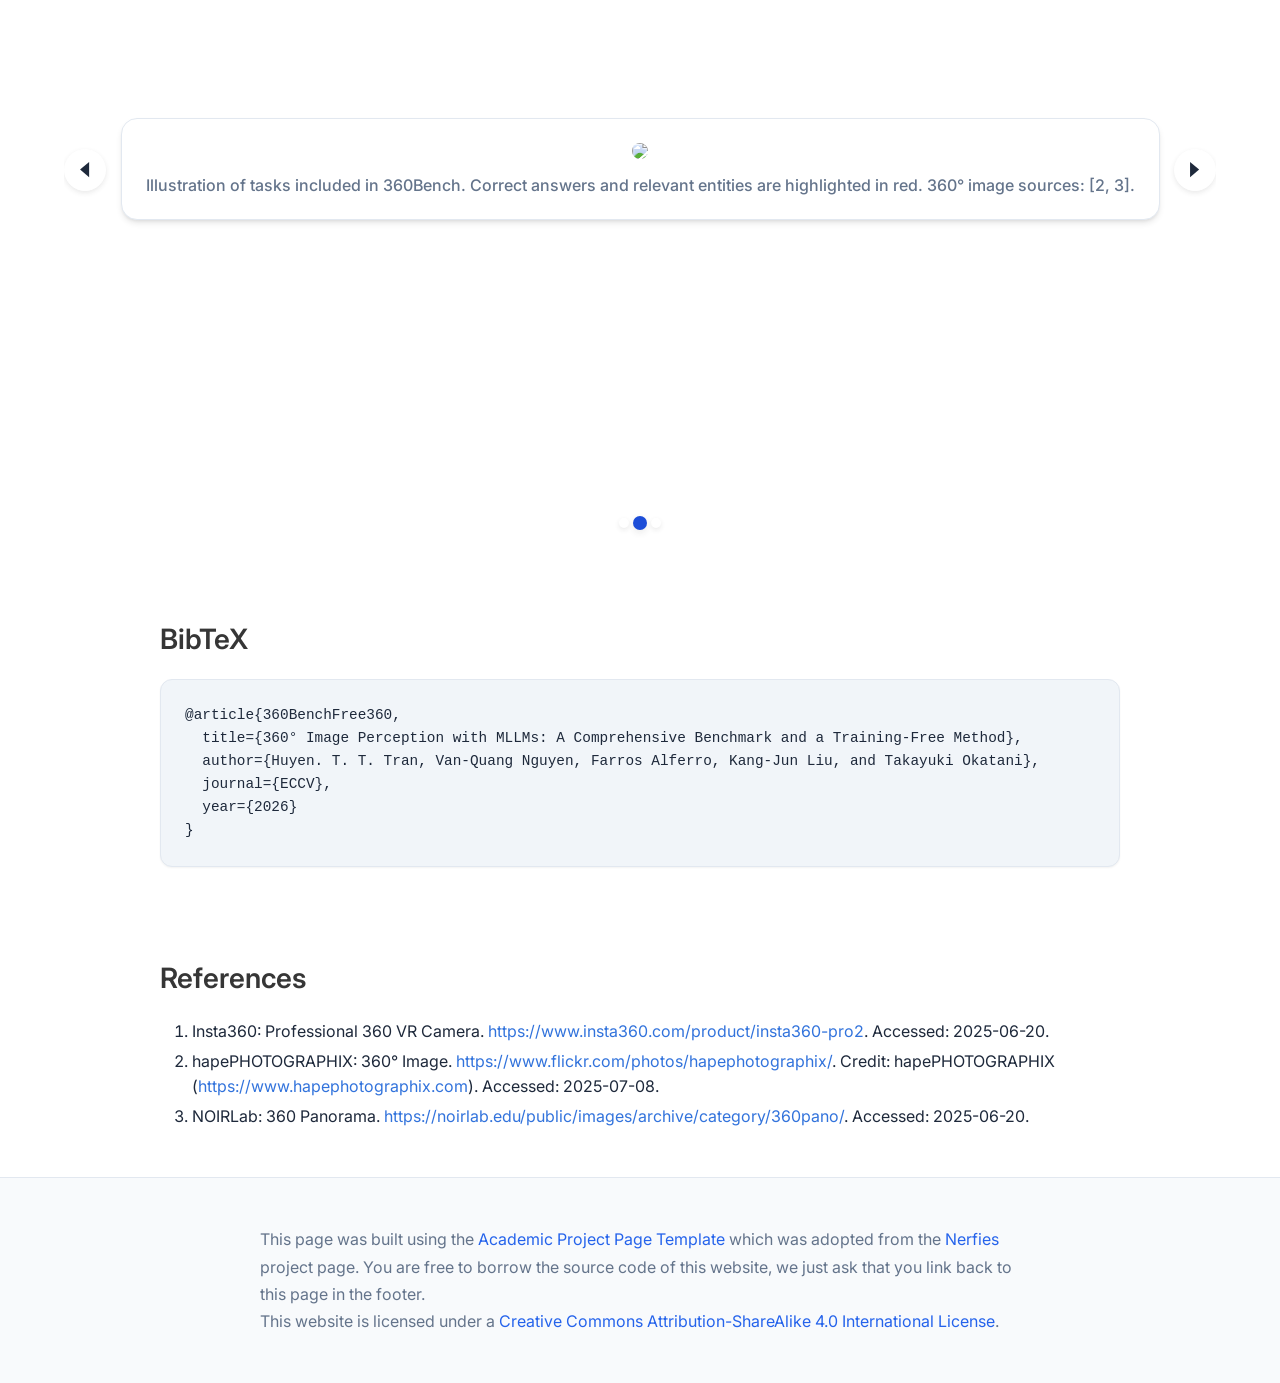
==== commit c1264dd9: "revise page" ====
--- a/docs/index.html
+++ b/docs/index.html
@@ -3,306 +3,81 @@
 <head>
   <meta charset="utf-8">
   <meta name="viewport" content="width=device-width, initial-scale=1">
-  
-  <!-- Primary Meta Tags -->
-  <!-- TODO: Replace with your paper title and author names -->
-  <meta name="title" content="PAPER_TITLE - AUTHOR_NAMES">
-  <!-- TODO: Write a compelling 150-160 character description of your research -->
-  <meta name="description" content="BRIEF_DESCRIPTION_OF_YOUR_RESEARCH_CONTRIBUTION_AND_FINDINGS">
-  <!-- TODO: Add 5-10 relevant keywords for your research area -->
-  <meta name="keywords" content="KEYWORD1, KEYWORD2, KEYWORD3, machine learning, computer vision, AI">
-  <!-- TODO: List all authors -->
-  <meta name="author" content="FIRST_AUTHOR_NAME, SECOND_AUTHOR_NAME">
-  <meta name="robots" content="index, follow">
-  <meta name="language" content="English">
-  
-  <!-- Open Graph / Facebook -->
-  <meta property="og:type" content="article">
-  <!-- TODO: Replace with your institution or lab name -->
-  <meta property="og:site_name" content="INSTITUTION_OR_LAB_NAME">
-  <!-- TODO: Same as paper title above -->
-  <meta property="og:title" content="PAPER_TITLE">
-  <!-- TODO: Same as description above -->
-  <meta property="og:description" content="BRIEF_DESCRIPTION_OF_YOUR_RESEARCH_CONTRIBUTION_AND_FINDINGS">
-  <!-- TODO: Replace with your actual website URL -->
-  <meta property="og:url" content="https://YOUR_DOMAIN.com/YOUR_PROJECT_PAGE">
-  <!-- TODO: Create a 1200x630px preview image and update path -->
-  <meta property="og:image" content="https://YOUR_DOMAIN.com/static/images/social_preview.png">
-  <meta property="og:image:width" content="1200">
-  <meta property="og:image:height" content="630">
-  <meta property="og:image:alt" content="PAPER_TITLE - Research Preview">
-  <meta property="article:published_time" content="2024-01-01T00:00:00.000Z">
-  <meta property="article:author" content="FIRST_AUTHOR_NAME">
-  <meta property="article:section" content="Research">
-  <meta property="article:tag" content="KEYWORD1">
-  <meta property="article:tag" content="KEYWORD2">
+  <title>360Bench - Free360</title>
 
-  <!-- Twitter -->
-  <meta name="twitter:card" content="summary_large_image">
-  <!-- TODO: Replace with your lab/institution Twitter handle -->
-  <meta name="twitter:site" content="@YOUR_TWITTER_HANDLE">
-  <!-- TODO: Replace with first author's Twitter handle -->
-  <meta name="twitter:creator" content="@AUTHOR_TWITTER_HANDLE">
-  <!-- TODO: Same as paper title above -->
-  <meta name="twitter:title" content="PAPER_TITLE">
-  <!-- TODO: Same as description above -->
-  <meta name="twitter:description" content="BRIEF_DESCRIPTION_OF_YOUR_RESEARCH_CONTRIBUTION_AND_FINDINGS">
-  <!-- TODO: Same as social preview image above -->
-  <meta name="twitter:image" content="https://YOUR_DOMAIN.com/static/images/social_preview.png">
-  <meta name="twitter:image:alt" content="PAPER_TITLE - Research Preview">
-
-  <!-- Academic/Research Specific -->
-  <meta name="citation_title" content="PAPER_TITLE">
-  <meta name="citation_author" content="FIRST_AUTHOR_LAST, FIRST_AUTHOR_FIRST">
-  <meta name="citation_author" content="SECOND_AUTHOR_LAST, SECOND_AUTHOR_FIRST">
-  <meta name="citation_publication_date" content="2024">
-  <meta name="citation_conference_title" content="CONFERENCE_NAME">
-  <meta name="citation_pdf_url" content="https://YOUR_DOMAIN.com/static/pdfs/paper.pdf">
-  
-  <!-- Additional SEO -->
-  <meta name="theme-color" content="#2563eb">
-  <meta name="msapplication-TileColor" content="#2563eb">
-  <meta name="apple-mobile-web-app-capable" content="yes">
-  <meta name="apple-mobile-web-app-status-bar-style" content="default">
-  
-  <!-- Preconnect for performance -->
-  <link rel="preconnect" href="https://fonts.googleapis.com">
-  <link rel="preconnect" href="https://fonts.gstatic.com" crossorigin>
-  <link rel="preconnect" href="https://ajax.googleapis.com">
-  <link rel="preconnect" href="https://documentcloud.adobe.com">
-  <link rel="preconnect" href="https://cdn.jsdelivr.net">
-
-
-  <!-- TODO: Replace with your paper title and authors -->
-  <title>360Bench - Free360</title>
-  
-
-  
-  <!-- Critical CSS - Load synchronously -->
   <link rel="stylesheet" href="static/css/bulma.min.css">
   <link rel="stylesheet" href="static/css/index.css">
-  
-  <!-- Non-critical CSS - Load asynchronously -->
+
   <link rel="preload" href="static/css/bulma-carousel.min.css" as="style" onload="this.onload=null;this.rel='stylesheet'">
   <link rel="preload" href="static/css/bulma-slider.min.css" as="style" onload="this.onload=null;this.rel='stylesheet'">
-  <link rel="preload" href="static/css/fontawesome.all.min.css" as="style" onload="this.onload=null;this.rel='stylesheet'">
+  <link rel="stylesheet" href="https://cdnjs.cloudflare.com/ajax/libs/font-awesome/6.4.0/css/all.min.css">
   <link rel="preload" href="https://cdn.jsdelivr.net/gh/jpswalsh/academicons@1/css/academicons.min.css" as="style" onload="this.onload=null;this.rel='stylesheet'">
-  
-  <!-- Fallback for browsers that don't support preload -->
-  <noscript>
-    <link rel="stylesheet" href="static/css/bulma-carousel.min.css">
-    <link rel="stylesheet" href="static/css/bulma-slider.min.css">
-    <link rel="stylesheet" href="static/css/fontawesome.all.min.css">
-    <link rel="stylesheet" href="https://cdn.jsdelivr.net/gh/jpswalsh/academicons@1/css/academicons.min.css">
-  </noscript>
-  
-  <!-- Fonts - Optimized loading -->
+
   <link href="https://fonts.googleapis.com/css2?family=Inter:wght@400;500;600;700;800&display=swap" rel="stylesheet">
-  
-  <!-- Defer non-critical JavaScript -->
+
   <script defer src="https://ajax.googleapis.com/ajax/libs/jquery/3.5.1/jquery.min.js"></script>
   <script defer src="https://documentcloud.adobe.com/view-sdk/main.js"></script>
   <script defer src="static/js/fontawesome.all.min.js"></script>
   <script defer src="static/js/bulma-carousel.min.js"></script>
   <script defer src="static/js/bulma-slider.min.js"></script>
   <script defer src="static/js/index.js"></script>
-  
-  <!-- Structured Data for Academic Papers -->
-  <script type="application/ld+json">
-  {
-    "@context": "https://schema.org",
-    "@type": "ScholarlyArticle",
-    "headline": "PAPER_TITLE",
-    "description": "BRIEF_DESCRIPTION_OF_YOUR_RESEARCH_CONTRIBUTION_AND_FINDINGS",
-    "author": [
-      {
-        "@type": "Person",
-        "name": "FIRST_AUTHOR_NAME",
-        "affiliation": {
-          "@type": "Organization",
-          "name": "INSTITUTION_NAME"
-        }
-      },
-      {
-        "@type": "Person",
-        "name": "SECOND_AUTHOR_NAME",
-        "affiliation": {
-          "@type": "Organization",
-          "name": "INSTITUTION_NAME"
-        }
-      }
-    ],
-    "datePublished": "2024-01-01",
-    "publisher": {
-      "@type": "Organization",
-      "name": "CONFERENCE_OR_JOURNAL_NAME"
-    },
-    "url": "https://YOUR_DOMAIN.com/YOUR_PROJECT_PAGE",
-    "image": "https://YOUR_DOMAIN.com/static/images/social_preview.png",
-    "keywords": ["KEYWORD1", "KEYWORD2", "KEYWORD3", "machine learning", "computer vision"],
-    "abstract": "FULL_ABSTRACT_TEXT_HERE",
-    "citation": "BIBTEX_CITATION_HERE",
-    "isAccessibleForFree": true,
-    "license": "https://creativecommons.org/licenses/by/4.0/",
-    "mainEntity": {
-      "@type": "WebPage",
-      "@id": "https://YOUR_DOMAIN.com/YOUR_PROJECT_PAGE"
-    },
-    "about": [
-      {
-        "@type": "Thing",
-        "name": "RESEARCH_AREA_1"
-      },
-      {
-        "@type": "Thing", 
-        "name": "RESEARCH_AREA_2"
-      }
-    ]
-  }
-  </script>
-  
-  <!-- Website/Organization Structured Data -->
-  <script type="application/ld+json">
-  {
-    "@context": "https://schema.org",
-    "@type": "Organization",
-    "name": "INSTITUTION_OR_LAB_NAME",
-    "url": "https://YOUR_INSTITUTION_WEBSITE.com",
-    "logo": "https://YOUR_DOMAIN.com/static/images/favicon.ico",
-    "sameAs": [
-      "https://twitter.com/YOUR_TWITTER_HANDLE",
-      "https://github.com/YOUR_GITHUB_USERNAME"
-    ]
-  }
-  </script>
 </head>
+
 <body>
 
+<section class="hero">
+  <div class="hero-body">
+    <div class="container is-max-desktop">
+      <div class="columns is-centered">
+        <div class="column has-text-centered">
+          <h1 class="title is-1 publication-title">360° Image Perception with MLLMs: <br>A Comprehensive Benchmark and <br>a Training-Free Method</h1>
+          <div class="is-size-5 publication-authors">
+            <span class="author-block"><a href="https://sites.google.com/site/huyenthithanhtran1191/" target="_blank">Huyen. T. T. Tran</a><sup>1</sup>,</span>
+            <span class="author-block"><a href="https://www.quangai.dev/" target="_blank">Van-Quang Nguyen</a><sup>1</sup>,</span>
+            <span class="author-block"><a href="https://scholar.google.com/citations?user=EXAMPLE" target="_blank">Farros Alferro</a><sup>1</sup>,</span>
+            <span class="author-block"><a href="https://scholar.google.com/citations?user=EXAMPLE" target="_blank">Kang-Jun Liu</a><sup>1</sup>,</span>
+            <span class="author-block"><a href="https://scholar.google.com/citations?user=EXAMPLE" target="_blank">Takayuki Okatani</a><sup>12</sup></span>
+          </div>
 
-  <!-- Scroll to Top Button -->
-  <button class="scroll-to-top" onclick="scrollToTop()" title="Scroll to top" aria-label="Scroll to top">
-    <i class="fas fa-chevron-up"></i>
-  </button>
+          <div class="is-size-5 publication-authors">
+            <span class="author-block">
+              <sup>1</sup> Department of System Information Sciences<br>
+              Graduate School of Information Sciences, Tohoku University, Japan<br>
+              <sup>2</sup> RIKEN Center for AIP<br>
+              {tran,quang,farrosalferro,kjliu,okatani}@vision.is.tohoku.ac.jp<br>
+              ECCV 2026
+            </span>
+          </div>
 
-  <!-- More Works Dropdown -->
-  <div class="more-works-container">
-    <button class="more-works-btn" onclick="toggleMoreWorks()" title="View More Works from Our Lab">
-      <i class="fas fa-flask"></i>
-      More Works
-      <i class="fas fa-chevron-down dropdown-arrow"></i>
-    </button>
-    <div class="more-works-dropdown" id="moreWorksDropdown">
-      <div class="dropdown-header">
-        <h4>More Works from Our Lab</h4>
-        <button class="close-btn" onclick="toggleMoreWorks()">
-          <i class="fas fa-times"></i>
-        </button>
-      </div>
-      <div class="works-list">
-        <!-- TODO: Replace with your lab's related works -->
-        <a href="https://arxiv.org/abs/PAPER_ID_1" class="work-item" target="_blank">
-          <div class="work-info">
-            <!-- TODO: Replace with actual paper title -->
-            <h5>Paper Title 1</h5>
-            <!-- TODO: Replace with brief description -->
-            <p>Brief description of the work and its main contribution.</p>
-            <!-- TODO: Replace with venue and year -->
-            <span class="work-venue">Conference/Journal 2024</span>
-          </div>
-          <i class="fas fa-external-link-alt"></i>
-        </a>
-        <!-- TODO: Add more related works or remove extra items -->
-        <a href="https://arxiv.org/abs/PAPER_ID_2" class="work-item" target="_blank">
-          <div class="work-info">
-            <h5>Paper Title 2</h5>
-            <p>Brief description of the work and its main contribution.</p>
-            <span class="work-venue">Conference/Journal 2023</span>
-          </div>
-          <i class="fas fa-external-link-alt"></i>
-        </a>
-        <a href="https://arxiv.org/abs/PAPER_ID_3" class="work-item" target="_blank">
-          <div class="work-info">
-            <h5>Paper Title 3</h5>
-            <p>Brief description of the work and its main contribution.</p>
-            <span class="work-venue">Conference/Journal 2023</span>
-          </div>
-          <i class="fas fa-external-link-alt"></i>
-        </a>
-      </div>
-    </div>
-  </div>
-
-  <main id="main-content">
-  <section class="hero">
-    <div class="hero-body">
-      <div class="container is-max-desktop">
-        <div class="columns is-centered">
           <div class="column has-text-centered">
-            <h1 class="title is-1 publication-title">360° Image Perception with MLLMs: <br>A Comprehensive Benchmark and <br>a Training-Free Method</h1>
-            <div class="is-size-5 publication-authors">
-              <span class="author-block">
-                <a href="https://sites.google.com/site/huyenthithanhtran1191/" target="_blank">Huyen. T. T. Tran</a><sup>1</sup>,</span>
-                <span class="author-block">
-                  <a href="https://www.quangai.dev/" target="_blank">Van-Quang Nguyen</a><sup>1</sup>,</span>
-              <span class="author-block">
-                <a href="FIRST AUTHOR PERSONAL LINK" target="_blank">Farros Alferro</a><sup>1</sup>,</span>
-              <span class="author-block">
-                <a href="FIRST AUTHOR PERSONAL LINK" target="_blank">Kang-Jun Liu</a><sup>1</sup>,</span>
-              <span class="author-block">
-                <a href="FIRST AUTHOR PERSONAL LINK" target="_blank">Takayuki Okatani</a><sup>12</sup>,</span>
-                  </div>
-
-                  <div class="is-size-5 publication-authors">
-                    <span class="author-block"><sup>1</sup> Department of System Information Sciences<br>Graduate School of Information Sciences, Tohoku University, Japan<br>
-                      <sup>2</sup> RIKEN Center for AIP<br>{tran,quang,farrosalferro,kjliu,okatani}@vision.is.tohoku.ac.jp<br>ECCV 2026</span>
-                    
-                  </div>
-
-                  <div class="column has-text-centered">
-                    <div class="publication-links">
-                      <span class="link-block">
-                        <a href="https://arxiv.org/pdf/2603.16179.pdf" target="_blank"
-                        class="external-link button is-normal is-rounded is-dark">
-                        <span class="icon">
-                          <i class="fas fa-file-pdf"></i>
-                        </span>
-                        <span>Paper</span>
-                      </a>
-                    </span>
-
-                    
-                    <span class="link-block">
-                      <a href="static/pdfs/Supplementary_Material.pdf" target="_blank"
-                      class="external-link button is-normal is-rounded is-dark">
-                      <span class="icon">
-                        <i class="fas fa-file-pdf"></i>
-                      </span>
-                      <span>Supplementary</span>
-                    </a>
-                  </span>
-
-                  <span class="link-block">
-                    <a href="https://github.com/TranHuyen1191/360Bench-Free360" target="_blank"
-                    class="external-link button is-normal is-rounded is-dark">
-                    <span class="icon">
-                      <i class="fab fa-github"></i>
-                    </span>
-                    <span>Code</span>
-                  </a>
-                </span>
-
-                
-                <span class="link-block">
-                  <a href="https://arxiv.org/abs/2603.16179" target="_blank"
-                  class="external-link button is-normal is-rounded is-dark">
-                  <span class="icon">
-                    <i class="ai ai-arxiv"></i>
-                  </span>
+            <div class="publication-links">
+              <span class="link-block">
+                <a href="https://arxiv.org/pdf/2603.16179.pdf" target="_blank" class="external-link button is-normal is-rounded is-dark">
+                  <span class="icon"><i class="fas fa-file-pdf"></i></span>
+                  <span>Paper</span>
+                </a>
+              </span>
+              <span class="link-block">
+                <a href="static/pdfs/Supplementary_Material.pdf" target="_blank" class="external-link button is-normal is-rounded is-dark">
+                  <span class="icon"><i class="fas fa-file-pdf"></i></span>
+                  <span>Supplementary</span>
+                </a>
+              </span>
+              <span class="link-block">
+                <a href="https://github.com/TranHuyen1191/360Bench-Free360" target="_blank" class="external-link button is-normal is-rounded is-dark">
+                  <span class="icon"><i class="fab fa-github"></i></span>
+                  <span>Code</span>
+                </a>
+              </span>
+              <span class="link-block">
+                <a href="https://arxiv.org/abs/2603.16179" target="_blank" class="external-link button is-normal is-rounded is-dark">
+                  <span class="icon"><i class="ai ai-arxiv"></i></span>
                   <span>arXiv</span>
                 </a>
               </span>
             </div>
           </div>
+
         </div>
       </div>
     </div>
@@ -310,17 +85,15 @@
 </section>
 
 
-
-<!-- Paper abstract -->
+<!-- Abstract -->
 <section class="section hero is-light">
   <div class="container is-max-desktop">
     <div class="columns is-centered has-text-centered">
       <div class="column is-four-fifths">
         <h2 class="title is-3">Abstract</h2>
         <div class="content has-text-justified">
-          <!-- TODO: Replace with your paper abstract -->
           <p>
-            Multimodal Large Language Models (MLLMs) have shown impressive abilities in understanding and reasoning over conventional images. However, their perception of 360° images remains largely underexplored. Unlike conventional images, 360° images capture the entire surrounding environment, enabling holistic spatial reasoning but introducing challenges such as geometric distortion and complex spatial relations. To comprehensively assess MLLMs' capabilities to perceive 360° images, we introduce <b>360Bench</b>, a Visual Question Answering (VQA) benchmark featuring 7K-resolution 360° images, seven representative (sub)tasks with annotations carefully curated by human annotators. Using 360Bench, we systematically evaluate seven MLLMs and six enhancement methods, revealing their shortcomings in 360° image perception. To address these challenges, we propose <b>Free360</b>, a training-free scene-graph-based framework for high-resolution 360° VQA. Free360 decomposes the reasoning process into modular steps, applies adaptive spherical image transformations to 360° images tailored to each step, and seamlessly integrates the resulting information into a unified graph representation for answer generation. Experiments show that Free360 consistently improves its base MLLM and provides a strong training-free solution for 360° VQA tasks. 
+            Multimodal Large Language Models (MLLMs) have shown impressive abilities in understanding and reasoning over conventional images. However, their perception of 360° images remains largely underexplored. Unlike conventional images, 360° images capture the entire surrounding environment, enabling holistic spatial reasoning but introducing challenges such as geometric distortion and complex spatial relations. To comprehensively assess MLLMs' capabilities to perceive 360° images, we introduce <b>360Bench</b>, a Visual Question Answering (VQA) benchmark featuring 7K-resolution 360° images, seven representative (sub)tasks with annotations carefully curated by human annotators. Using 360Bench, we systematically evaluate seven MLLMs and six enhancement methods, revealing their shortcomings in 360° image perception. To address these challenges, we propose <b>Free360</b>, a training-free scene-graph-based framework for high-resolution 360° VQA. Free360 decomposes the reasoning process into modular steps, applies adaptive spherical image transformations to 360° images tailored to each step, and seamlessly integrates the resulting information into a unified graph representation for answer generation. Experiments show that Free360 consistently improves its base MLLM and provides a strong training-free solution for 360° VQA tasks.
           </p>
         </div>
       </div>
@@ -329,57 +102,48 @@
 </section>
 
 
-
 <!-- Image carousel -->
 <section class="hero is-small">
   <div class="hero-body">
     <div class="container">
       <div id="results-carousel" class="carousel results-carousel">
-       <div class="item">
-        <img src="static/images/Fig1.png" alt="First research result visualization" loading="lazy"/>
-        <h2 class="subtitle has-text-centered">
-          (a) Example of an image from 360Bench in two common projection formats with relevant entities highlighted. (b) Responses of GPT-4o and Free360 (Ours) with correct answers highlighted in red. GPT-4o struggles with spatial reasoning, whereas Free360 correctly infers spatial relations. 360° image source: [1].
-        </h2>
+        <div class="item">
+          <img src="static/images/Fig1.png" alt="Example of 360Bench image in two projection formats" loading="lazy"/>
+          <h2 class="subtitle has-text-centered">
+            (a) Example of an image from 360Bench in two common projection formats with relevant entities highlighted. (b) Responses of GPT-4o and Free360 (Ours) with correct answers highlighted in red. GPT-4o struggles with spatial reasoning, whereas Free360 correctly infers spatial relations. 360° image source: [1].
+          </h2>
+        </div>
+        <div class="item">
+          <img src="static/images/Fig2.png" alt="Illustration of tasks in 360Bench" loading="lazy"/>
+          <h2 class="subtitle has-text-centered">
+            Illustration of tasks included in 360Bench. Correct answers and relevant entities are highlighted in red. 360° image sources: [2, 3].
+          </h2>
+        </div>
+        <div class="item">
+          <img src="static/images/Fig3.png" alt="Overview of Free360 framework" loading="lazy"/>
+          <h2 class="subtitle has-text-centered">
+            Overview of Free360. The model performs question answering via scene graph generation through four steps (Sec. 4.1): (1) Entity Identification, detecting entities relevant to the question Q from the CMP image I; (2) Attribute Extraction, deriving descriptive attributes from each entity crop; (3) Inter-Entity Relation Detection, capturing spatial relations among entities; and (4) Entity-View Relation Detection, modeling spatial relations between entities and camera views. The resulting scene graph, represented in textual form, is then fed into the MLLM to generate the final answer and reasoning analysis (Sec. 4.2). 360° image source: [1].
+          </h2>
+        </div>
       </div>
-      <div class="item">
-        <!-- Your image here -->
-        <img src="static/images/Fig2.png" alt="Second research result visualization" loading="lazy"/>
-        <h2 class="subtitle has-text-centered">
-           Illustration of tasks included in 360Bench. Correct answers and relevant entities are highlighted in red. 360° image sources: [2, 3].
-        </h2>
-      </div>
-      <div class="item">
-        <!-- Your image here -->
-        <img src="static/images/Fig3.png" alt="Third research result visualization" loading="lazy"/>
-        <h2 class="subtitle has-text-centered">
-         Overview of Free360. The model performs question answering via scene graph generation through four steps (Sec. 4.1): (1) Entity Identification, detecting entities relevant to the question Q from the CMP image I; (2) Attribute Extraction, deriving descriptive attributes from each entity crop; (3) Inter-Entity Relation Detection, capturing spatial relations among entities; and (4) Entity-View Relation Detection, modeling spatial relations between entities and camera views. The resulting scene graph, represented in textual form, is then fed into the MLLM to generate the final answer and reasoning analysis (Sec. 4.2). 360° image source: [1].
-       </h2>
-     </div>
+    </div>
   </div>
-</div>
-</div>
 </section>
 
 
-<!--BibTex citation -->
-  <section class="section" id="BibTeX">
-    <div class="container is-max-desktop content">
-      <div class="bibtex-header">
-        <h2 class="title">BibTeX</h2>
-        <button class="copy-bibtex-btn" onclick="copyBibTeX()" title="Copy BibTeX to clipboard">
-          <i class="fas fa-copy"></i>
-          <span class="copy-text">Copy</span>
-        </button>
-      </div>
-      <pre id="bibtex-code"><code>@article{360BenchFree360,
+<!-- BibTeX -->
+<section class="section" id="BibTeX">
+  <div class="container is-max-desktop content">
+    <h2 class="title">BibTeX</h2>
+    <pre id="bibtex-code"><code>@article{360BenchFree360,
   title={360° Image Perception with MLLMs: A Comprehensive Benchmark and a Training-Free Method},
   author={Huyen. T. T. Tran, Van-Quang Nguyen, Farros Alferro, Kang-Jun Liu, and Takayuki Okatani},
   journal={ECCV},
   year={2026}
 }</code></pre>
-    </div>
+  </div>
 </section>
-<!--End BibTex citation -->
+
 
 <!-- References -->
 <section class="section" id="references">
@@ -388,60 +152,40 @@
     <ol>
       <li>
         Insta360: Professional 360 VR Camera.
-        <a href="https://www.insta360.com/product/insta360-pro2" target="_blank">
-          https://www.insta360.com/product/insta360-pro2
-        </a>.
+        <a href="https://www.insta360.com/product/insta360-pro2" target="_blank">https://www.insta360.com/product/insta360-pro2</a>.
         Accessed: 2025-06-20.
       </li>
-
       <li>
         hapePHOTOGRAPHIX: 360° Image.
-        <a href="https://www.flickr.com/photos/hapephotographix/" target="_blank">
-          https://www.flickr.com/photos/hapephotographix/
-        </a>.
-        Credit: hapePHOTOGRAPHIX <br>
-        (<a href="https://www.hapephotographix.com" target="_blank">
-          https://www.hapephotographix.com
-        </a>).
+        <a href="https://www.flickr.com/photos/hapephotographix/" target="_blank">https://www.flickr.com/photos/hapephotographix/</a>.
+        Credit: hapePHOTOGRAPHIX (<a href="https://www.hapephotographix.com" target="_blank">https://www.hapephotographix.com</a>).
         Accessed: 2025-07-08.
       </li>
-
       <li>
         NOIRLab: 360 Panorama.
-        <a href="https://noirlab.edu/public/images/archive/category/360pano/" target="_blank">
-          https://noirlab.edu/public/images/archive/category/360pano/
-        </a>.
+        <a href="https://noirlab.edu/public/images/archive/category/360pano/" target="_blank">https://noirlab.edu/public/images/archive/category/360pano/</a>.
         Accessed: 2025-06-20.
       </li>
     </ol>
   </div>
 </section>
-<!-- End References -->
 
 
-  <footer class="footer">
+<footer class="footer">
   <div class="container">
     <div class="columns is-centered">
       <div class="column is-8">
         <div class="content">
-
           <p>
-            This page was built using the <a href="https://github.com/eliahuhorwitz/Academic-project-page-template" target="_blank">Academic Project Page Template</a> which was adopted from the <a href="https://nerfies.github.io" target="_blank">Nerfies</a> project page.
-            You are free to borrow the source code of this website, we just ask that you link back to this page in the footer. <br> This website is licensed under a <a rel="license"  href="http://creativecommons.org/licenses/by-sa/4.0/" target="_blank">Creative
-            Commons Attribution-ShareAlike 4.0 International License</a>.
+            This page was built using the <a href="https://github.com/eliahuhorwitz/Academic-project-page-template" target="_blank">Academic Project Page Template</a> which was adopted from the <a href="https://nerfies.github.io" target="_blank">Nerfies</a> project page.
+            You are free to borrow the source code of this website, we just ask that you link back to this page in the footer. <br>
+            This website is licensed under a <a rel="license" href="http://creativecommons.org/licenses/by-sa/4.0/" target="_blank">Creative Commons Attribution-ShareAlike 4.0 International License</a>.
           </p>
-
         </div>
       </div>
     </div>
   </div>
 </footer>
 
-<!-- Statcounter tracking code -->
-  
-<!-- You can add a tracker to track page visits by creating an account at statcounter.com -->
-
-    <!-- End of Statcounter Code -->
-
-  </body>
-  </html>
+</body>
+</html>
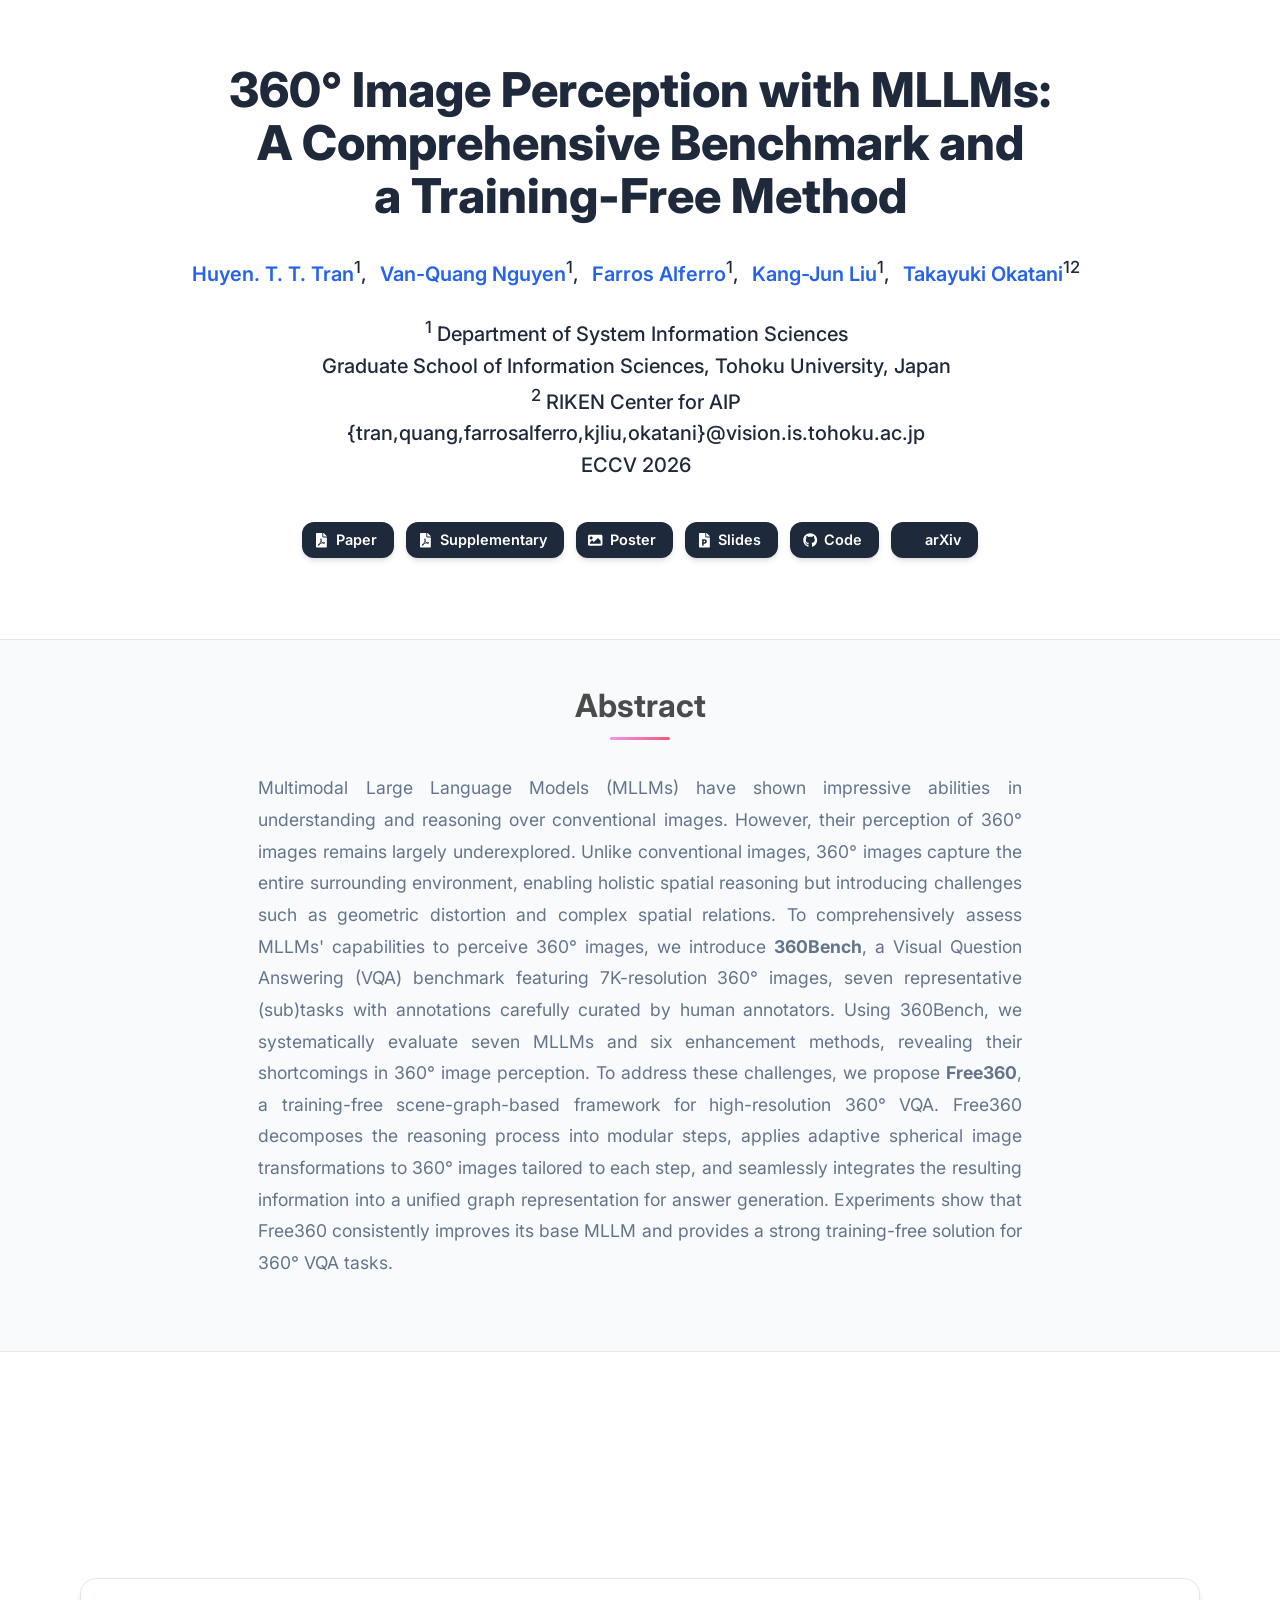
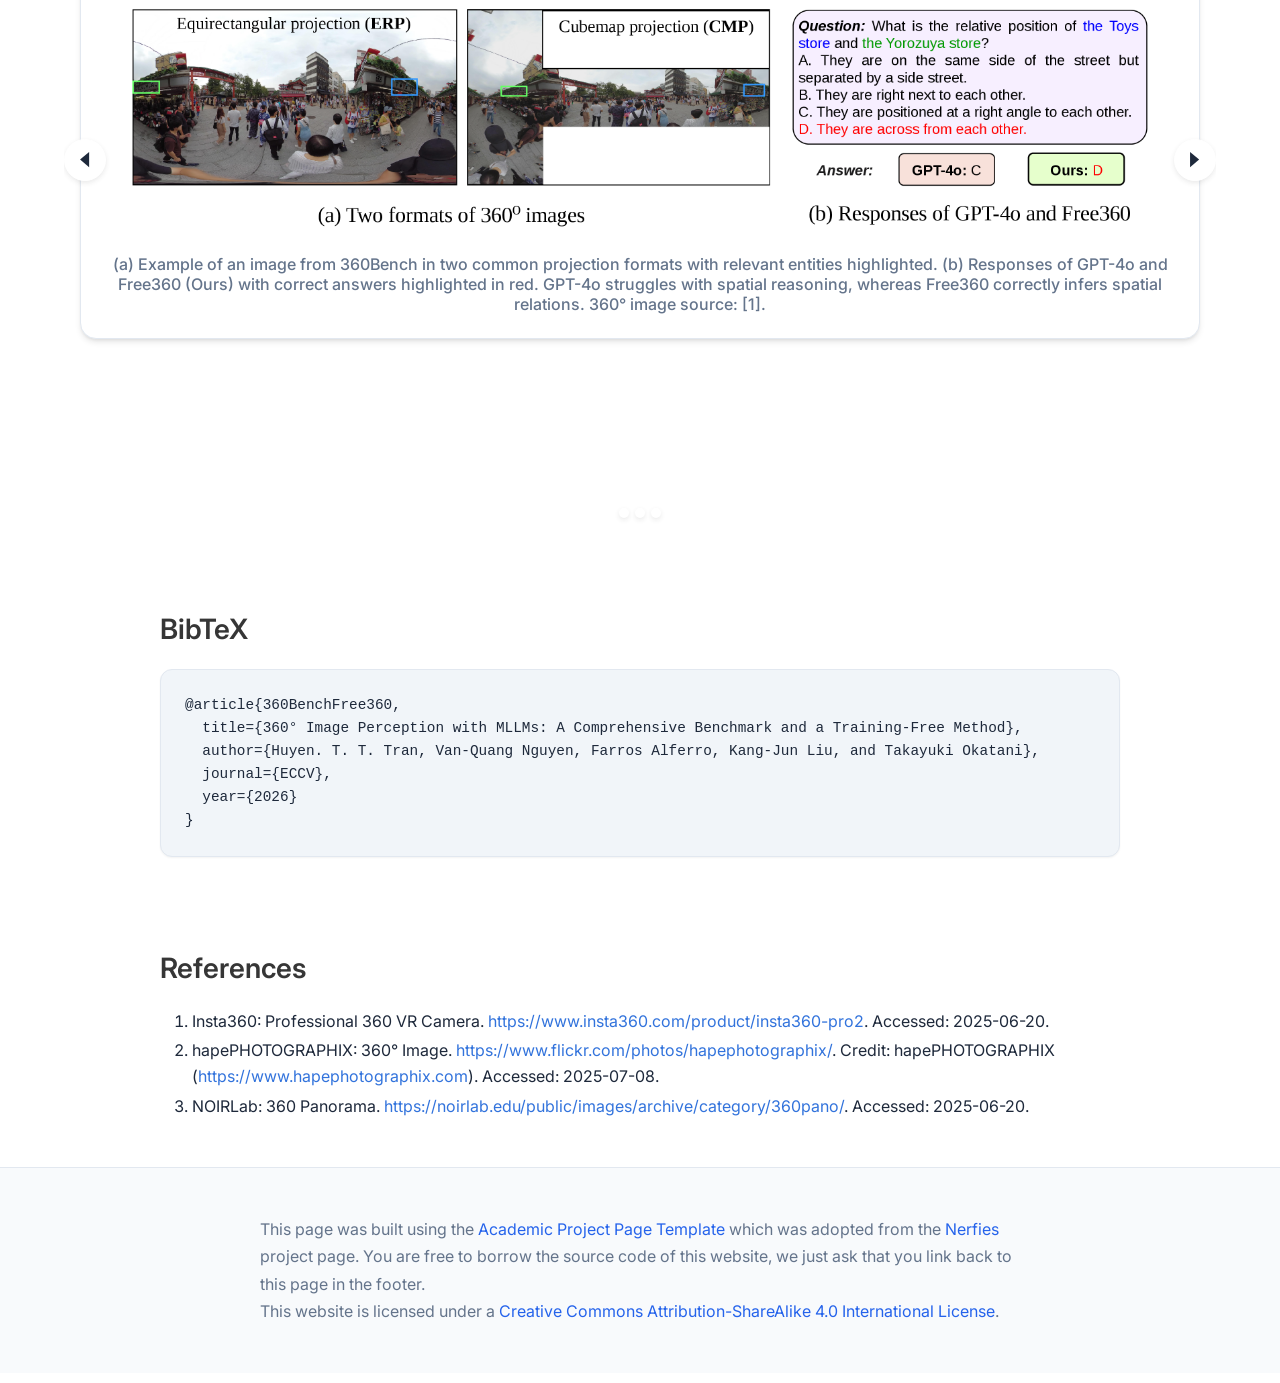
==== commit 07533728: "Add poster and slides to project page Add the ECCV 2026 poster and 6-slide presentation deck as down" ====
--- a/docs/index.html
+++ b/docs/index.html
@@ -61,6 +61,18 @@
                 <a href="static/pdfs/Supplementary_Material.pdf" target="_blank" class="external-link button is-normal is-rounded is-dark">
                   <span class="icon"><i class="fas fa-file-pdf"></i></span>
                   <span>Supplementary</span>
+                </a>
+              </span>
+              <span class="link-block">
+                <a href="static/pdfs/Poster.pdf" target="_blank" class="external-link button is-normal is-rounded is-dark">
+                  <span class="icon"><i class="fas fa-image"></i></span>
+                  <span>Poster</span>
+                </a>
+              </span>
+              <span class="link-block">
+                <a href="static/pdfs/Slides.pdf" target="_blank" class="external-link button is-normal is-rounded is-dark">
+                  <span class="icon"><i class="fas fa-file-powerpoint"></i></span>
+                  <span>Slides</span>
                 </a>
               </span>
               <span class="link-block">
